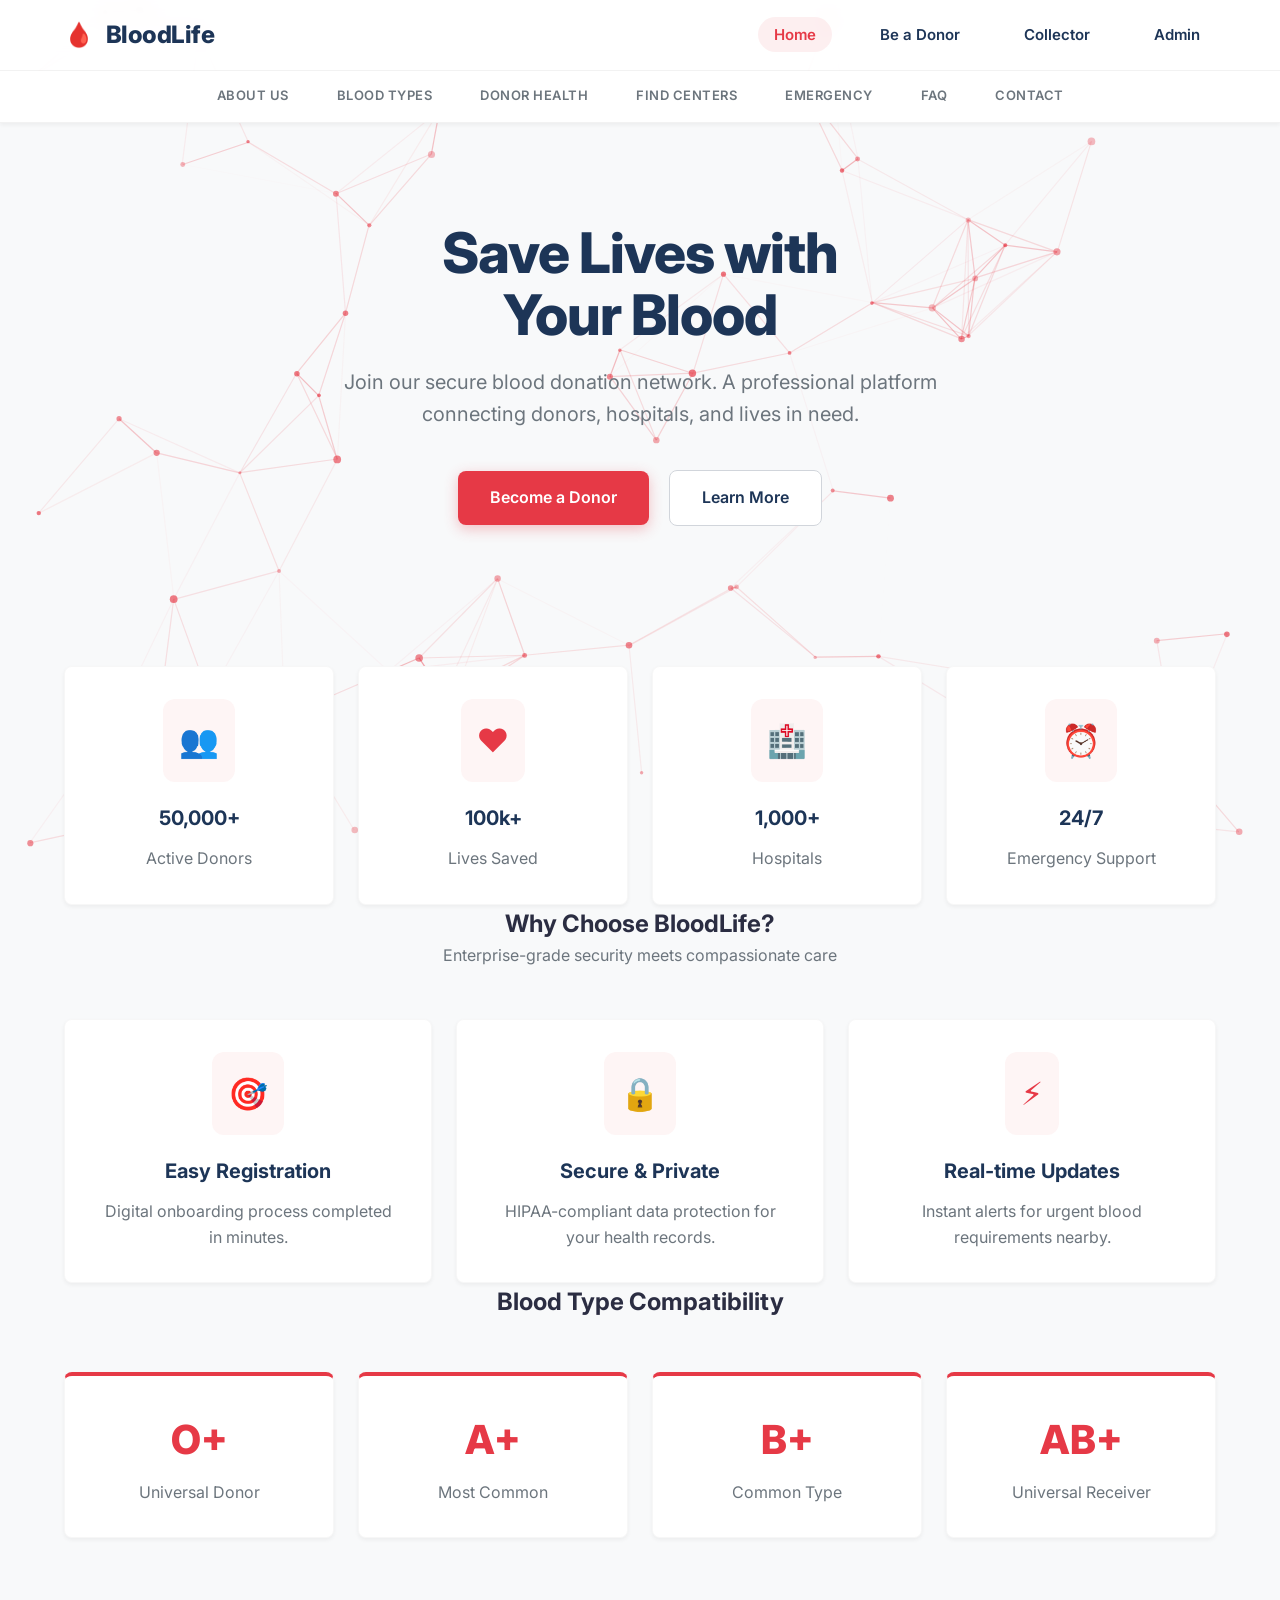
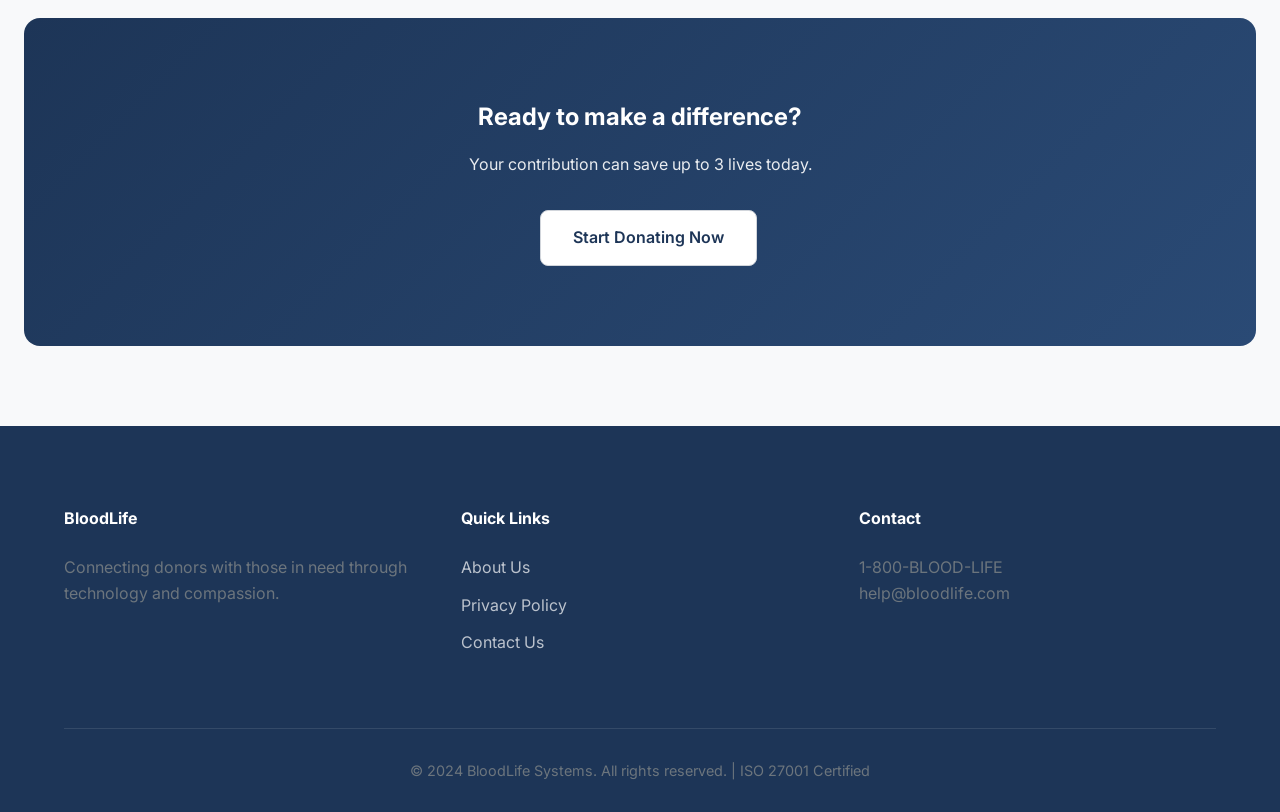
==== index.html @ 5b81d56a "Add files via upload" ====
<!DOCTYPE html>
<html lang="en">
<head>
    <meta charset="UTF-8">
    <meta name="viewport" content="width=device-width, initial-scale=1.0">
    <title>BloodLife - Blood Bank Management</title>
    <link href="https://fonts.googleapis.com/css2?family=Inter:wght@400;500;600;700;800&display=swap" rel="stylesheet">
    <link rel="stylesheet" href="styles.css">
</head>
<body>
    <nav class="navbar">
        <div class="container">
            <div class="logo">
                <span class="logo-icon">🩸</span>
                <span class="logo-text">BloodLife</span>
            </div>
            <ul class="nav-links">
                <li><a href="index.html" class="active">Home</a></li>
                <li><a href="donor.html">Be a Donor</a></li>
                <li><a href="collector.html">Collector</a></li>
                <li><a href="admin.html">Admin</a></li>
            </ul>
        </div>
    </nav>

    <div class="taskbar">
        <div class="container">
            <a href="about.html" class="taskbar-link">About Us</a>
            <a href="blood-type-guide.html" class="taskbar-link">Blood Types</a>
            <a href="donor-health.html" class="taskbar-link">Donor Health</a>
            <a href="donation-centers.html" class="taskbar-link">Find Centers</a>
            <a href="emergency-services.html" class="taskbar-link">Emergency</a>
            <a href="faq.html" class="taskbar-link">FAQ</a>
            <a href="contact.html" class="taskbar-link">Contact</a>
        </div>
    </div>

    <section class="hero">
        <div class="container">
            <h1>Save Lives with<br>Your Blood</h1>
            <p>Join our secure blood donation network. A professional platform connecting donors, hospitals, and lives in need.</p>
            <div class="hero-buttons">
                <a href="donor.html" class="btn btn-primary">Become a Donor</a>
                <a href="#features" class="btn btn-secondary">Learn More</a>
            </div>
        </div>
    </section>

    <section class="stats">
        <div class="container">
            <div class="stats-grid">
                <div class="stat-card">
                    <div class="stat-icon">👥</div>
                    <h3>50,000+</h3>
                    <p>Active Donors</p>
                </div>
                <div class="stat-card">
                    <div class="stat-icon">❤️</div>
                    <h3>100k+</h3>
                    <p>Lives Saved</p>
                </div>
                <div class="stat-card">
                    <div class="stat-icon">🏥</div>
                    <h3>1,000+</h3>
                    <p>Hospitals</p>
                </div>
                <div class="stat-card">
                    <div class="stat-icon">⏰</div>
                    <h3>24/7</h3>
                    <p>Emergency Support</p>
                </div>
            </div>
        </div>
    </section>

    <section class="features" id="features">
        <div class="container">
            <div class="section-header" style="text-align: center; margin-bottom: 50px;">
                <h2>Why Choose BloodLife?</h2>
                <p>Enterprise-grade security meets compassionate care</p>
            </div>
            <div class="features-grid">
                <div class="feature-card">
                    <div class="feature-icon">🎯</div>
                    <h3>Easy Registration</h3>
                    <p>Digital onboarding process completed in minutes.</p>
                </div>
                <div class="feature-card">
                    <div class="feature-icon">🔒</div>
                    <h3>Secure & Private</h3>
                    <p>HIPAA-compliant data protection for your health records.</p>
                </div>
                <div class="feature-card">
                    <div class="feature-icon">⚡</div>
                    <h3>Real-time Updates</h3>
                    <p>Instant alerts for urgent blood requirements nearby.</p>
                </div>
            </div>
        </div>
    </section>

    <section class="blood-types">
        <div class="container">
            <div class="section-header" style="text-align: center; margin-bottom: 50px;">
                <h2>Blood Type Compatibility</h2>
            </div>
            <div class="blood-grid">
                <div class="blood-card">
                    <span class="blood-type">O+</span>
                    <p>Universal Donor</p>
                </div>
                <div class="blood-card">
                    <span class="blood-type">A+</span>
                    <p>Most Common</p>
                </div>
                <div class="blood-card">
                    <span class="blood-type">B+</span>
                    <p>Common Type</p>
                </div>
                <div class="blood-card">
                    <span class="blood-type">AB+</span>
                    <p>Universal Receiver</p>
                </div>
            </div>
        </div>
    </section>

    <section class="cta">
        <div class="container">
            <h2>Ready to make a difference?</h2>
            <p>Your contribution can save up to 3 lives today.</p>
            <a href="donor.html" class="btn btn-secondary">Start Donating Now</a>
        </div>
    </section>

    <footer class="footer">
        <div class="container">
            <div class="footer-line" style="display: grid; grid-template-columns: repeat(auto-fit, minmax(200px, 1fr)); gap: 40px;">
                <div class="footer-section">
                    <h4>BloodLife</h4>
                    <p>Connecting donors with those in need through technology and compassion.</p>
                </div>
                <div class="footer-section">
                    <h4>Quick Links</h4>
                    <ul>
                        <li><a href="about.html">About Us</a></li>
                        <li><a href="privacy.html">Privacy Policy</a></li>
                        <li><a href="contact.html">Contact Us</a></li>
                    </ul>
                </div>
                <div class="footer-section">
                    <h4>Contact</h4>
                    <p>1-800-BLOOD-LIFE</p>
                    <p>help@bloodlife.com</p>
                </div>
            </div>
            <div class="footer-bottom">
                <p>&copy; 2024 BloodLife Systems. All rights reserved. | ISO 27001 Certified</p>
            </div>
        </div>
    </footer>

    <script src="background.js"></script>
</body>
</html>
---- styles.css ----
:root {
    /* Professional Medical Palette */
    --primary: #e63946;       /* Vibrant Red */
    --primary-dark: #c1121f;  /* Darker Red */
    --secondary: #1d3557;     /* Trustworthy Navy */
    --accent: #457b9d;        /* Soft Blue */
    --bg-light: #f8f9fa;      /* Off-white background */
    --text-dark: #2b2d42;     /* Dark Grey */
    --text-light: #6c757d;    /* Muted Grey */
    --white: #ffffff;
    --success: #2a9d8f;
    --warning: #e9c46a;
    
    /* Effects */
    --shadow-sm: 0 2px 4px rgba(0,0,0,0.05);
    --shadow-lg: 0 10px 15px rgba(0,0,0,0.1);
    --radius: 8px;
    --transition: all 0.3s cubic-bezier(0.4, 0, 0.2, 1);
}

* {
    margin: 0;
    padding: 0;
    box-sizing: border-box;
}

body {
    font-family: 'Inter', 'Segoe UI', system-ui, sans-serif;
    line-height: 1.6;
    color: var(--text-dark);
    background-color: var(--bg-light);
    overflow-x: hidden;
}

/* === CRITICAL FIX FOR TOP SPACE === */
#interactive-bg {
    position: fixed;   /* Removes it from the document flow */
    top: 0;
    left: 0;
    width: 100vw;
    height: 100vh;
    z-index: -1;       /* Puts it behind everything */
    pointer-events: none; /* Allows clicking through it */
}

.container {
    max-width: 1200px;
    margin: 0 auto;
    padding: 0 24px;
}

/* ============ NAVBAR (Glassmorphism) ============ */
.navbar {
    background: rgba(255, 255, 255, 0.9);
    backdrop-filter: blur(10px);
    -webkit-backdrop-filter: blur(10px);
    border-bottom: 1px solid rgba(0,0,0,0.05);
    position: sticky;
    top: 0;
    z-index: 1000;
    padding: 16px 0;
}

.navbar .container {
    display: flex;
    justify-content: space-between;
    align-items: center;
}

.logo {
    display: flex;
    align-items: center;
    gap: 12px;
    font-size: 24px;
    font-weight: 800;
    color: var(--primary);
    letter-spacing: -0.5px;
}

.logo-text { color: var(--secondary); }

.nav-links {
    display: flex;
    gap: 32px;
    list-style: none;
}

.nav-links a {
    text-decoration: none;
    color: var(--secondary);
    font-weight: 600;
    font-size: 15px;
    transition: var(--transition);
    padding: 8px 16px;
    border-radius: 50px;
}

.nav-links a:hover, .nav-links a.active {
    color: var(--primary);
    background: rgba(230, 57, 70, 0.08);
}

/* ============ TASKBAR ============ */
.taskbar {
    background: var(--white);
    border-bottom: 1px solid rgba(0,0,0,0.05);
    padding: 0;
    box-shadow: var(--shadow-sm);
    position: relative;
    z-index: 900;
}

.taskbar .container {
    display: flex;
    justify-content: center;
    gap: 8px;
    flex-wrap: wrap;
}

.taskbar-link {
    display: inline-block;
    padding: 14px 20px;
    color: var(--text-light);
    text-decoration: none;
    font-size: 13px;
    font-weight: 600;
    text-transform: uppercase;
    letter-spacing: 0.5px;
    transition: var(--transition);
    border-bottom: 2px solid transparent;
}

.taskbar-link:hover {
    color: var(--primary);
    border-bottom-color: var(--primary);
}

/* ============ HERO SECTION ============ */
.hero {
    padding: 100px 0;
    text-align: center;
}

.hero h1 {
    font-size: 3.5rem;
    font-weight: 800;
    color: var(--secondary);
    margin-bottom: 20px;
    line-height: 1.1;
    letter-spacing: -1px;
}

.hero p {
    font-size: 1.25rem;
    color: var(--text-light);
    max-width: 600px;
    margin: 0 auto 40px;
}

/* Buttons */
.btn {
    display: inline-flex;
    align-items: center;
    justify-content: center;
    padding: 14px 32px;
    border-radius: var(--radius);
    font-weight: 600;
    text-decoration: none;
    transition: var(--transition);
    cursor: pointer;
    border: none;
}

.btn-primary {
    background: var(--primary);
    color: white;
    box-shadow: 0 4px 14px rgba(230, 57, 70, 0.3);
}

.btn-primary:hover {
    background: var(--primary-dark);
    transform: translateY(-2px);
    box-shadow: 0 6px 20px rgba(230, 57, 70, 0.4);
}

.btn-secondary {
    background: white;
    color: var(--secondary);
    border: 1px solid #d1d5db;
    margin-left: 16px;
}

.btn-secondary:hover {
    border-color: var(--secondary);
    background: #f3f4f6;
}

/* ============ CARDS ============ */
.stats-grid, .features-grid, .blood-grid {
    display: grid;
    gap: 24px;
    margin-top: 40px;
}

.stats-grid { grid-template-columns: repeat(auto-fit, minmax(220px, 1fr)); }
.features-grid { grid-template-columns: repeat(auto-fit, minmax(280px, 1fr)); }
.blood-grid { grid-template-columns: repeat(auto-fit, minmax(150px, 1fr)); }

.stat-card, .feature-card, .blood-card {
    background: var(--white);
    border-radius: var(--radius);
    padding: 32px;
    box-shadow: var(--shadow-sm);
    border: 1px solid rgba(0,0,0,0.03);
    transition: var(--transition);
    text-align: center;
}

.stat-card:hover, .feature-card:hover, .blood-card:hover {
    transform: translateY(-5px);
    box-shadow: var(--shadow-lg);
}

.stat-icon, .feature-icon {
    font-size: 32px;
    margin-bottom: 20px;
    display: inline-flex;
    padding: 16px;
    background: rgba(230, 57, 70, 0.05);
    border-radius: 12px;
    color: var(--primary);
}

/* Card Headings */
h3 { color: var(--secondary); margin-bottom: 12px; font-size: 1.25rem; }
p { color: var(--text-light); }

/* Blood Cards */
.blood-card { border-top: 4px solid var(--primary); }
.blood-type {
    font-size: 2.5rem;
    font-weight: 800;
    color: var(--primary);
    display: block;
    margin-bottom: 8px;
}

/* ============ CTA SECTION ============ */
.cta { 
    background: linear-gradient(135deg, var(--secondary) 0%, #2a4a75 100%); 
    color: white;
    text-align: center;
    border-radius: 16px;
    margin: 80px 24px 40px;
    padding: 80px 24px;
}
.cta h2 { color: white; margin-bottom: 16px; }
.cta p { color: rgba(255,255,255,0.9); margin-bottom: 32px; }

/* ============ FOOTER ============ */
.footer {
    background: var(--secondary);
    color: white;
    padding: 80px 0 30px;
    margin-top: 80px;
}
.footer h4 { color: white; margin-bottom: 24px; }
.footer ul { list-style: none; }
.footer li { margin-bottom: 12px; }
.footer a { color: rgba(255,255,255,0.7); text-decoration: none; transition: var(--transition); }
.footer a:hover { color: white; }
.footer-bottom { 
    border-top: 1px solid rgba(255,255,255,0.1); 
    margin-top: 60px; 
    padding-top: 30px; 
    text-align: center; 
    color: rgba(255,255,255,0.5); 
    font-size: 0.9rem; 
}
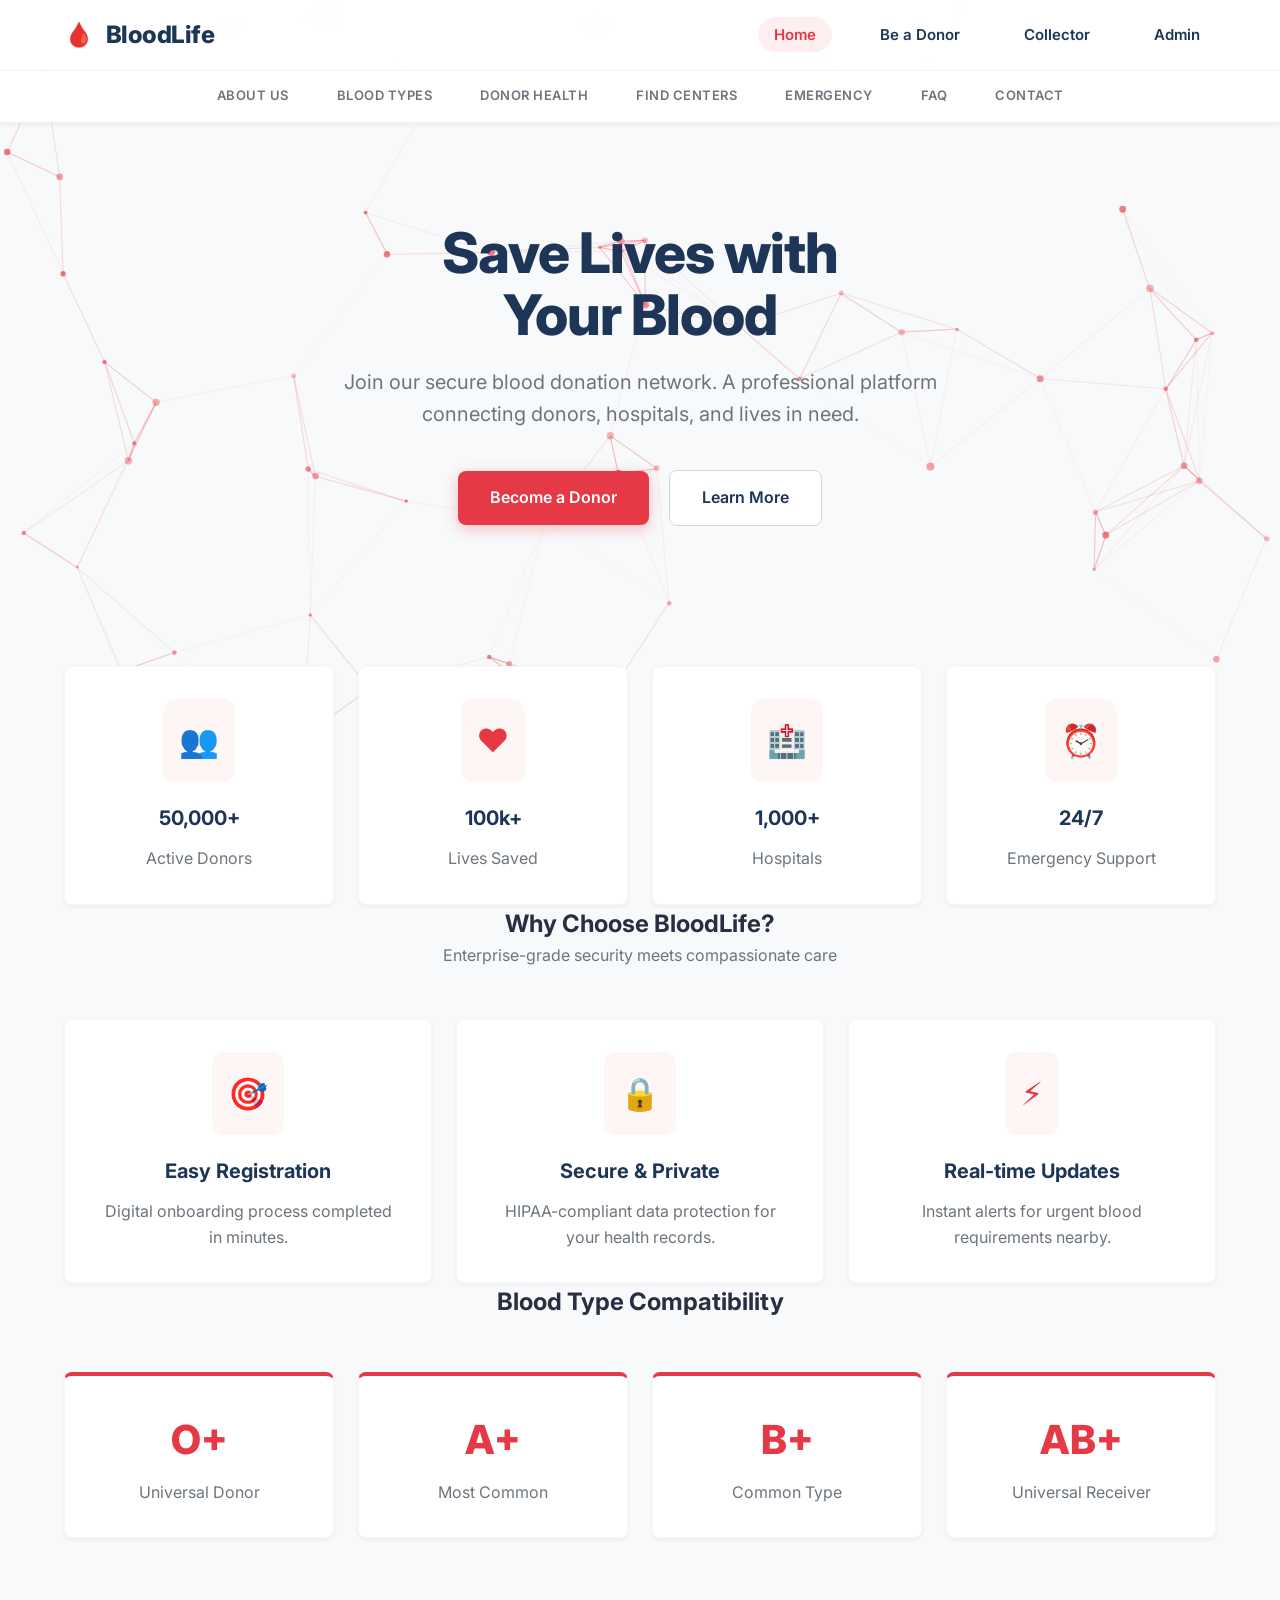
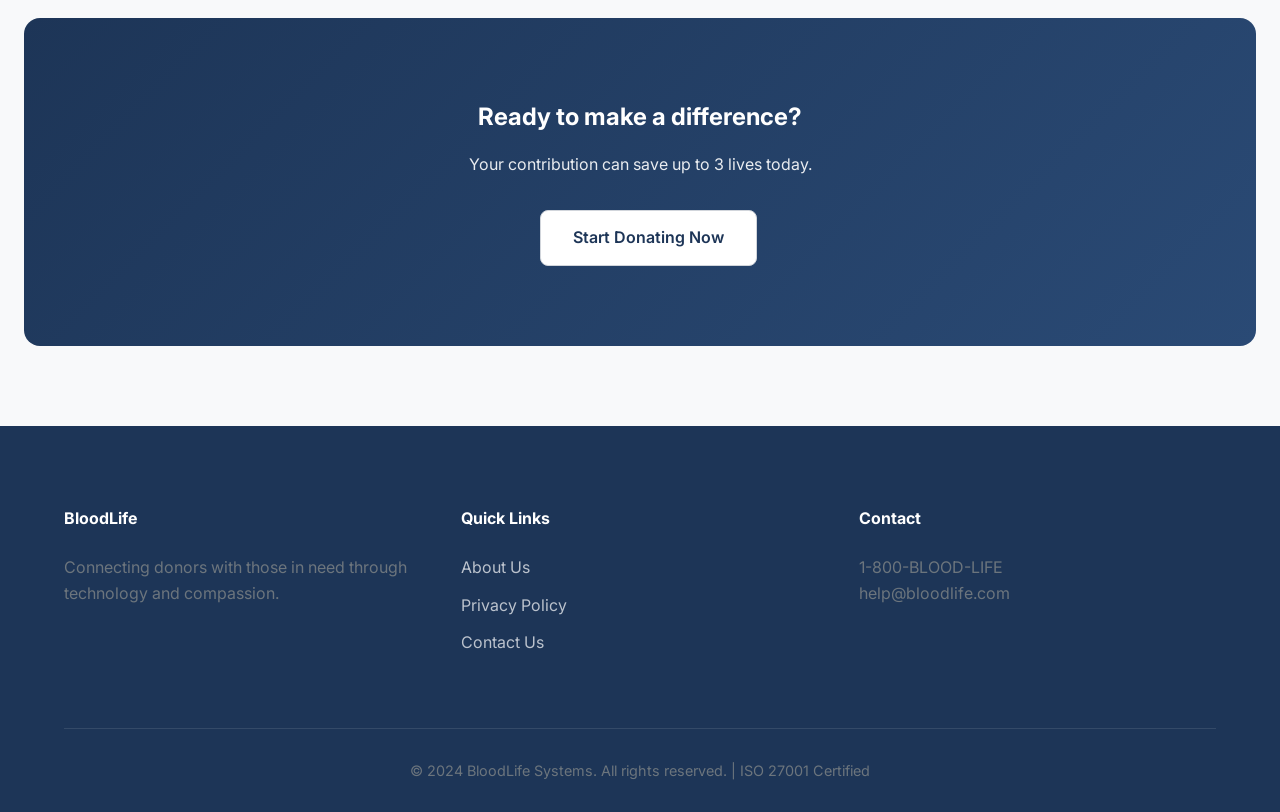
==== commit 9fe3f6e2: "Integrate chatbot widget into index.html Added chatbot widget and stylesheet link." ====
--- a/index.html
+++ b/index.html
@@ -161,5 +161,8 @@
     </footer>
 
     <script src="background.js"></script>
+    <link rel="stylesheet" href="https://logeshwaran2209.github.io/modular-web-bot/widget/widget.css">
+    <script type="module" src="https://logeshwaran2209.github.io/modular-web-bot/widget/chatbot-widget.js"></script>
+
 </body>
-</html>+</html>
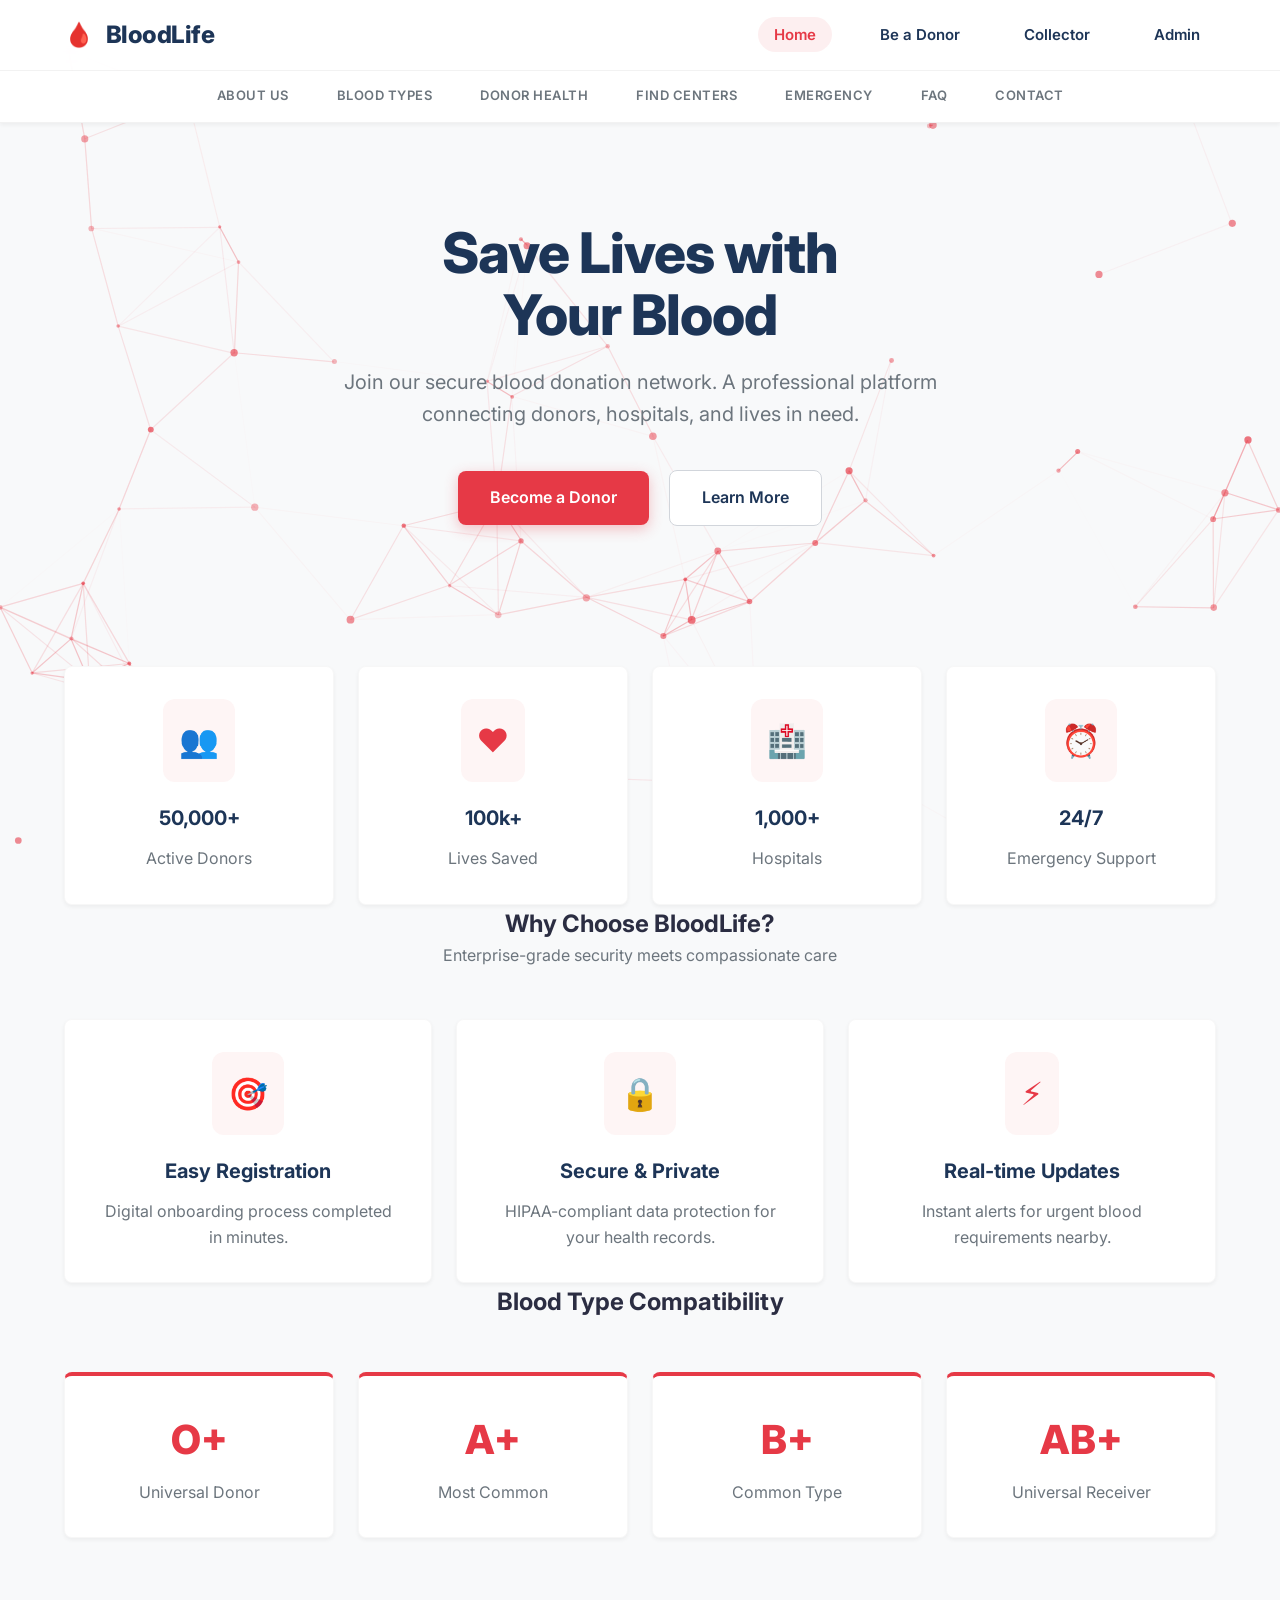
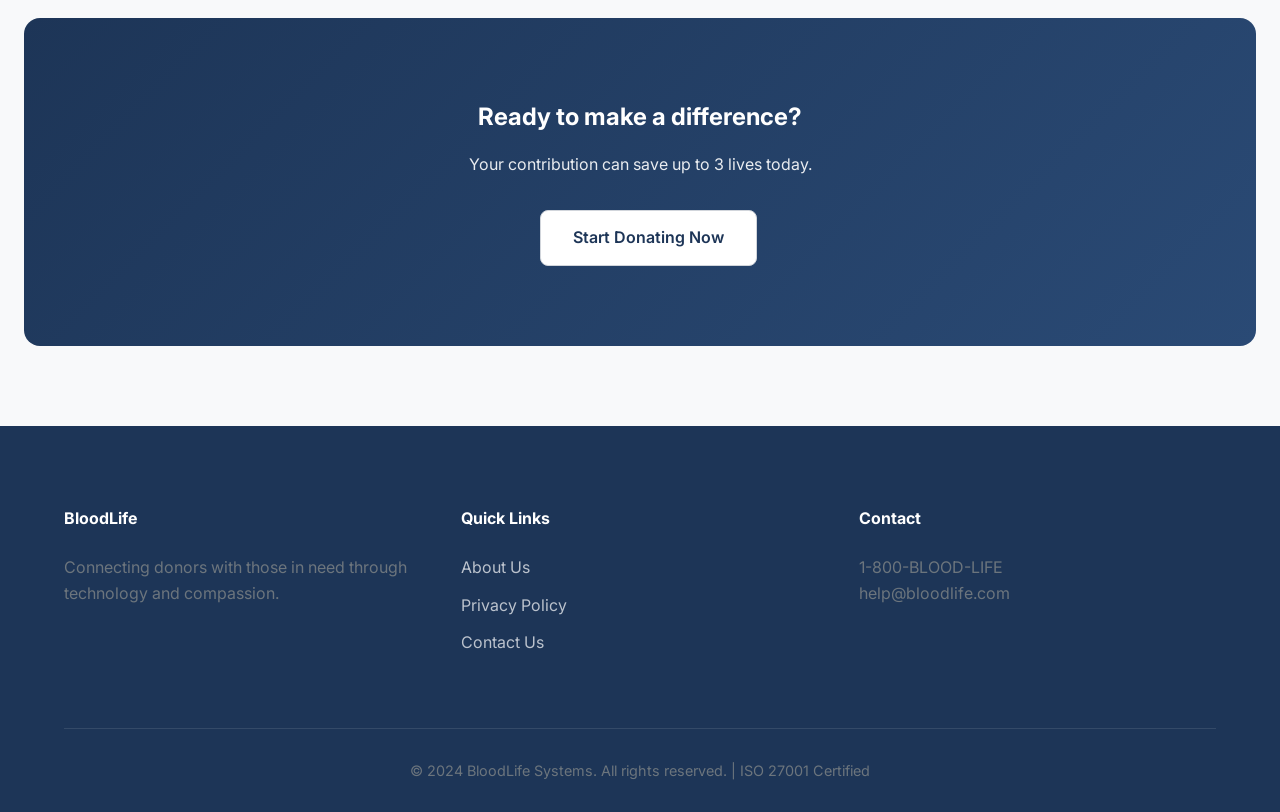
==== commit 6c5c15f3: "Update index.html" ====
--- a/index.html
+++ b/index.html
@@ -161,8 +161,10 @@
     </footer>
 
     <script src="background.js"></script>
-    <link rel="stylesheet" href="https://logeshwaran2209.github.io/modular-web-bot/widget/widget.css">
-    <script type="module" src="https://logeshwaran2209.github.io/modular-web-bot/widget/chatbot-widget.js"></script>
+    <!-- The exact working paths since your files are in the folder -->
+<link rel="stylesheet" href="https://logeshwaran2209.github.io/modular-web-bot/Modular-web-assistant/widget/widget.css">
+<script type="module" src="https://logeshwaran2209.github.io/modular-web-bot/Modular-web-assistant/widget/chatbot-widget.js"></script>
+
 
 </body>
 </html>
